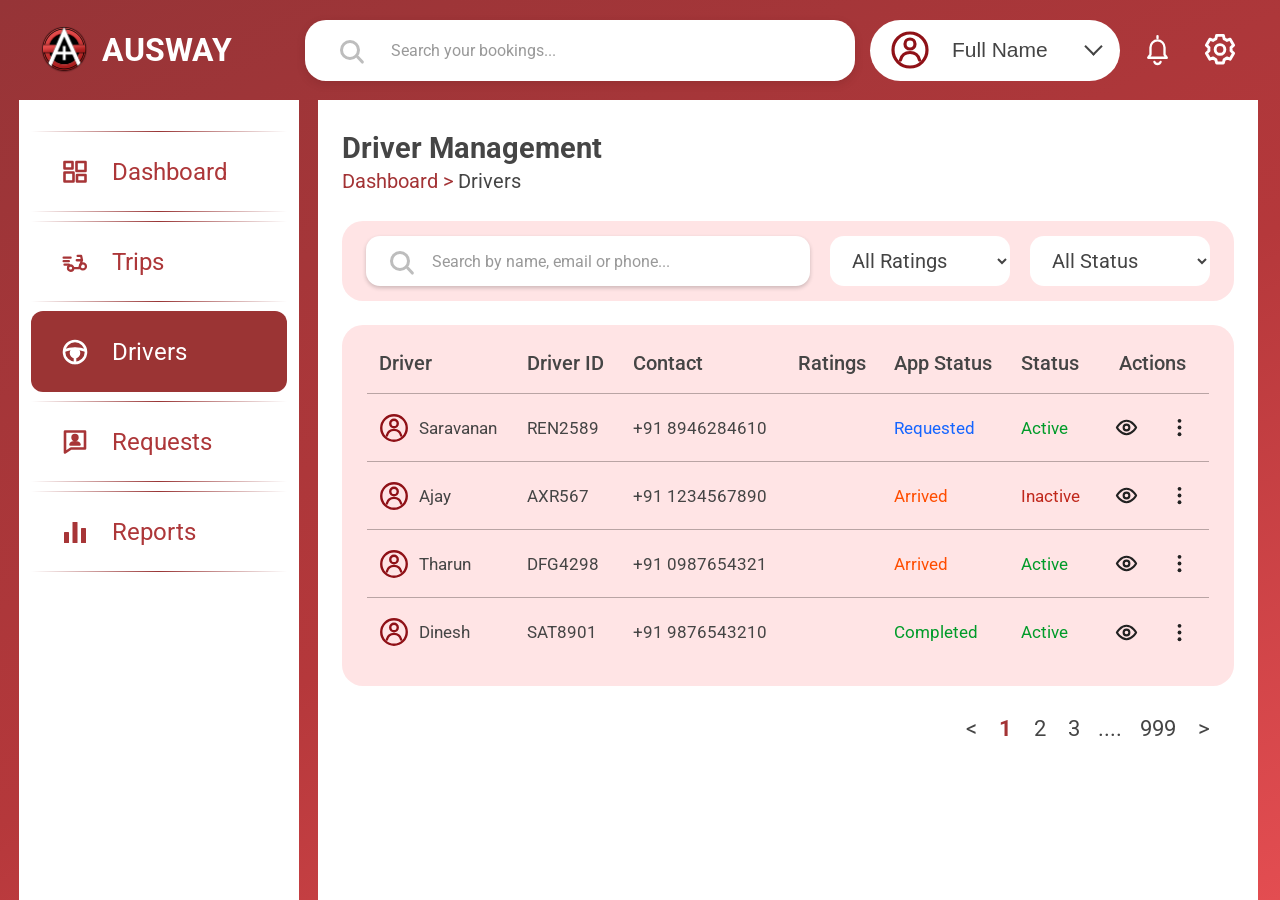
==== drivers.html @ f1d81977 "Add files via upload" ====
<!DOCTYPE html>
<html lang="en">
<head>
  <meta charset="UTF-8">
  <meta name="viewport" content="width=device-width, initial-scale=1.0">
  <title>Ausway - Drivers</title>
  <link rel="icon" href="assets/img/logo.png">
  <link rel="preconnect" href="https://fonts.googleapis.com"><link rel="preconnect" href="https://fonts.gstatic.com" crossorigin>
  <link href="https://fonts.googleapis.com/css2?family=Roboto:wght@400;500;700&display=swap" rel="stylesheet">
  <link rel="stylesheet" href="assets/css/common.css">
</head>
<body>
  <header class="topbar">
    <a class="brand" href="dashboard.html" aria-label="Ausway home"><img src="assets/img/logo.png" alt=""> <span>AUSWAY</span></a>
    <label class="search"><span class="search-icon"></span><input type="search" placeholder="Search your bookings..."></label>
    <button class="profile" id="profile-toggle" aria-haspopup="dialog" aria-expanded="false"><svg class="profile-user" viewBox="0 0 40 40" aria-hidden="true"><circle cx="20" cy="20" r="17"/><circle cx="20" cy="14" r="5"/><path d="M10.5 30c1.2-5 4.3-7.5 9.5-7.5s8.3 2.5 9.5 7.5"/></svg><span id="profile-display-name">Full Name</span><span class="chevron"></span></button>
    <button class="top-icon" aria-label="Notifications"><svg viewBox="0 0 32 32" aria-hidden="true"><path d="M25 23H7l2.2-3.1V13a6.8 6.8 0 0 1 13.6 0v6.9zM13 27a3.2 3.2 0 0 0 6 0"/><path d="M16 4V2"/></svg></button>
    <button class="top-icon gear" aria-label="Settings"><svg viewBox="0 0 32 32" aria-hidden="true"><path d="m13 3-.7 3.1a10.5 10.5 0 0 0-2.4 1.4L7 6.4l-3.1 5.3 2.3 2.2a10 10 0 0 0 0 2.8l-2.3 2.2L7 24.2l2.9-1.1a10.5 10.5 0 0 0 2.4 1.4L13 27.5h6l.7-3a10.5 10.5 0 0 0 2.4-1.4l2.9 1.1 3.1-5.3-2.3-2.2a10 10 0 0 0 0-2.8l2.3-2.2-3.1-5.3-2.9 1.1a10.5 10.5 0 0 0-2.4-1.4L19 3z"/><circle cx="16" cy="15.5" r="4.3"/></svg></button>
  </header>
  <div class="layout">
    <aside class="sidebar">
      <nav>
        <a class="nav-item" href="dashboard.html"><svg class="nav-icon" viewBox="0 0 28 28" aria-hidden="true"><rect x="3.5" y="4" width="8" height="6.5"/><rect x="15.5" y="4" width="9" height="9"/><rect x="3.5" y="14.5" width="9" height="9"/><rect x="16" y="17" width="8.5" height="6.5"/></svg>Dashboard</a>
        <a class="nav-item" href="trips.html"><svg class="nav-icon trip-icon" viewBox="0 0 32 32" aria-hidden="true"><path d="M3 11h8M3 15h6M4 19h5"/><circle cx="11" cy="23" r="3"/><circle cx="25" cy="21" r="3.5"/><path d="M14 23h7l3-9h-6M19 9h4l1 5"/></svg>Trips</a>
        <a class="nav-item active" href="drivers.html" aria-current="page"><svg class="nav-icon" viewBox="0 0 28 28" aria-hidden="true"><circle cx="14" cy="14" r="11"/><circle cx="14" cy="15" r="4" fill="currentColor"/><path d="M3.5 12.5c6-2.5 15-2.5 21 0M14 19v6"/></svg>Drivers</a>
        <a class="nav-item" href="#"><svg class="nav-icon request-icon" viewBox="0 0 28 28" aria-hidden="true"><path d="M4 3.5h20v17H10l-6 4z"/><circle cx="14" cy="9.5" r="2.4" fill="currentColor"/><path d="M9.5 16.5c.8-3 8.2-3 9 0z" fill="currentColor"/></svg>Requests</a>
        <a class="nav-item" href="#"><svg class="nav-icon report-icon" viewBox="0 0 28 28" aria-hidden="true"><rect x="3" y="14" width="5" height="11" rx=".6"/><rect x="11.5" y="4" width="5" height="21" rx=".6"/><rect x="20" y="10" width="5" height="15" rx=".6"/></svg>Reports</a>
      </nav>
    </aside>
    <main class="main-panel"><section class="welcome"><h1>Driver Management</h1><p class="crumb"><a href="dashboard.html">Dashboard</a> &gt; <b>Drivers</b></p></section><section class="filters"><label class="search"><span class="search-icon"></span><input id="q" type="search" placeholder="Search by name, email or phone..." autocomplete="off"></label><select id="rt" aria-label="Ratings"><option>All Ratings</option><option>5 Stars</option><option>4+ Stars</option><option>3+ Stars</option></select><select id="st" aria-label="Status"><option>All Status</option><option>Active</option><option>Inactive</option></select></section><section class="table-card"><table><thead><tr><th>Driver</th><th>Driver ID</th><th>Contact</th><th>Ratings</th><th>App Status</th><th>Status</th><th class="c">Actions</th></tr></thead><tbody id="rows"></tbody></table></section><div class="pager"><button aria-label="Previous">&lt;</button><button class="on">1</button><button>2</button><button>3</button><span>....</span><button>999</button><button aria-label="Next">&gt;</button></div></main>
  </div>
  <script src="assets/js/common.js"></script>
<script>
  var A = window.Ausway, $ = function (s) { return document.querySelector(s); };
  /* name, id, phone, app status, status, email, join date, rides, gender, address */
  var D = [
    ['Saravanan', 'REN2589', '+91 8946284610', 'Requested', 'Active', 'ABCjoe@gmail.com', '12 Mar 2024', '29', 'Male', 'No:76,gandhi road,villivakkam,chennai-63'],
    ['Ajay', 'AXR567', '+91 1234567890', 'Arrived', 'Inactive', 'ajay@gmail.com', '05 Jan 2024', '41', 'Male', 'No:12,anna nagar,chennai-40'],
    ['Tharun', 'DFG4298', '+91 0987654321', 'Arrived', 'Active', 'tharun@gmail.com', '20 Feb 2024', '18', 'Male', 'No:8,t nagar,chennai-17'],
    ['Dinesh', 'SAT8901', '+91 9876543210', 'Completed', 'Active', 'dinesh@gmail.com', '02 Apr 2024', '56', 'Male', 'No:33,adyar,chennai-20']
  ];
  function draw() {
    var q = $('#q').value.trim().toLowerCase(), f = $('#st').value;
    var L = D.filter(function (t) { return (!q || t.join(' ').toLowerCase().indexOf(q) > -1) && (f === 'All Status' || t[4] === f); });
    $('#rows').innerHTML = L.map(function (t) {
      var i = D.indexOf(t);
      return '<tr><td><span class="who">' + A.userIcon + A.esc(t[0]) + '</span></td><td>' + t[1] + '</td><td>' + t[2] + '</td><td></td>' +
        '<td class="s-' + t[3].toLowerCase() + '">' + t[3] + '</td><td class="s-' + t[4].toLowerCase() + '">' + t[4] + '</td><td><span class="act">' +
        '<button class="icon-btn" data-a="view" data-i="' + i + '" aria-label="View driver">' + A.viewIcon + '</button>' +
        '<button class="icon-btn" data-a="more" data-i="' + i + '" aria-label="More">' + A.moreIcon + '</button></span></td></tr>';
    }).join('') || '<tr><td colspan="7" class="empty">No drivers found</td></tr>';
  }
  function view(t) {
    A.openDetails('Driver Details', [['Driver Name:', t[0]], ['Driver ID:', t[1]], ['Email ID:', t[5]], ['Phone:', t[2]],
      ['Status:', t[4], 's-' + t[4].toLowerCase()], ['Join Date:', t[6]], ['Total Rides:', t[7]], ['Gender:', t[8]], ['Address:', t[9], '', true]]);
  }
  $('#rows').addEventListener('click', function (e) {
    var b = e.target.closest('button[data-a]'); if (!b) return;
    var t = D[b.dataset.i];
    if (b.dataset.a === 'view') return view(t);
    A.menu({ stopPropagation: function () { e.stopPropagation(); }, currentTarget: b }, [
      ['Edit name', function () { var n = prompt('Driver name', t[0]); if (n && n.trim()) { t[0] = n.trim(); draw(); } }],
      [t[4] === 'Active' ? 'Deactivate' : 'Activate', function () { t[4] = t[4] === 'Active' ? 'Inactive' : 'Active'; draw(); }],
      ['Delete driver', function () { if (confirm('Delete this driver?')) { D.splice(D.indexOf(t), 1); draw(); } }, 'del']
    ]);
  });
  $('#q').addEventListener('input', draw); $('#st').addEventListener('change', draw); draw();
</script>
</body>
</html>
---- assets/css/common.css ----
/* Shared by every page: background, header, sidebar, profile panel, tables, modals */
:root{--red:#a33335;--red-dark:#8f2427;--pink:#ffe4e5;--line:#f6d9da;--ink:#454545;--muted:#888}
*{box-sizing:border-box}
body{margin:0;background:linear-gradient(155deg,#963437 0%,#b5383b 55%,#e34d51 100%);font-family:Roboto,Arial,sans-serif;color:var(--ink);min-height:100vh}
.topbar{height:100px;display:flex;align-items:center;padding:0 38px;gap:15px;color:white}
.brand{font-size:32px;font-weight:700;margin-right:auto;white-space:nowrap}
.search{width:min(43vw,600px);height:61px;background:#fff;border-radius:21px;display:flex;align-items:center;padding:0 35px;gap:29px;box-shadow:0 3px 8px #5c171733}
.search input{border:0;outline:0;font:16px Roboto,Arial;color:#555;width:100%;background:transparent}
.search input::placeholder{color:#999}
.search-icon{width:20px;height:20px;border:3px solid #bdbdbd;border-radius:50%;position:relative;flex:none}
.search-icon:after{content:"";position:absolute;width:10px;height:3px;background:#bdbdbd;right:-8px;bottom:-4px;transform:rotate(48deg);border-radius:2px}
.profile{border:0;background:#fff;color:#444;height:61px;border-radius:32px;display:flex;align-items:center;gap:22px;padding:0 20px;font-size:21px;min-width:250px}
.user-icon{width:39px;height:39px;border:4px solid var(--red-dark);border-radius:50%;color:var(--red-dark);font-size:11px;position:relative;display:grid;place-items:center}
.user-icon:before{content:"";position:absolute;width:8px;height:8px;border:2px solid var(--red-dark);border-radius:50%;top:4px}
.user-icon:after{content:"";position:absolute;bottom:3px;width:18px;height:9px;border:2px solid var(--red-dark);border-radius:12px 12px 8px 8px}
.chevron{width:13px;height:13px;border-right:2px solid;border-bottom:2px solid;transform:rotate(45deg);margin-left:auto;margin-top:-7px}
.top-icon{border:0;color:#fff;background:none;width:45px;height:52px;display:grid;place-items:center;font-size:35px;padding:0;flex:none}
.top-icon svg{width:33px;fill:none;stroke:white;stroke-width:2;stroke-linecap:round;stroke-linejoin:round}
.gear{font-size:39px;margin-left:2px}
.layout{display:grid;grid-template-columns:280px minmax(0,1fr);gap:19px;padding:0 22px 0 19px}
.sidebar,.main-panel{background:#fff;min-height:calc(100vh - 100px)}
.sidebar{padding:31px 12px;border-radius:0 0 0 0}
.sidebar nav{display:flex;flex-direction:column;gap:9px}
.nav-item{height:81px;position:relative;display:flex;align-items:center;gap:23px;padding:0 30px;color:#ad3739;text-decoration:none;border:0;border-radius:0;font-size:24px;background:transparent;box-shadow:none}
.nav-item:before,.nav-item:after{content:"";position:absolute;left:0;right:0;height:1px;pointer-events:none;background:linear-gradient(90deg,rgba(153,53,53,0) 0%,rgba(153,53,53,.24) 12%,#993535 50%,rgba(153,53,53,.24) 88%,rgba(153,53,53,0) 100%)}
.nav-item:before{top:0}
.nav-item:after{bottom:0}
.nav-item:hover,.nav-item.active{background:linear-gradient(90deg,transparent 0%,#fffafa 8%,#fffafa 92%,transparent 100%)}
.nav-icon{width:28px;height:28px;flex:0 0 28px;fill:none;stroke:#a73537;stroke-width:2.2;stroke-linecap:round;stroke-linejoin:round;display:block}
.nav-icon.trip-icon{width:32px;flex-basis:32px;margin-left:-2px;margin-right:-2px}
.nav-icon.request-icon{stroke-width:2.1}
.nav-icon.report-icon{stroke:none;fill:#a73537}
.grid-icon{font-size:31px}
.steering{font-size:33px}
.bars-icon{font-size:26px}
.main-panel{padding:32px 24px 36px;border-radius:0;overflow:hidden}
.welcome h1{font-size:29px;line-height:1.15;margin:0 0 4px;font-weight:700}
.welcome p{font-size:20px;margin:0}
@media(max-width:1150px){.layout{grid-template-columns:230px minmax(0,1fr)}.nav-item{font-size:21px;padding:0 20px}.topbar{padding:0 24px}.profile{min-width:205px;gap:15px}}
@media(max-width:850px){.topbar{height:auto;min-height:92px;flex-wrap:wrap;padding:15px 18px;gap:12px}.brand{font-size:25px}.search{order:5;width:100%;height:52px}.profile{margin-left:auto;min-width:170px;height:52px;font-size:17px}.top-icon{width:35px}.layout{display:block;padding:0 12px}.sidebar{min-height:0;padding:10px;border-radius:12px 12px 0 0}.sidebar nav{flex-direction:row;overflow:auto;gap:5px}.nav-item{height:55px;min-width:max-content;padding:0 15px;font-size:16px;gap:8px;border:0}.nav-icon{width:24px;height:24px;flex-basis:24px}.nav-icon.trip-icon{width:26px;flex-basis:26px}.main-panel{min-height:calc(100vh - 170px);padding:24px 17px;border-radius:0 0 12px 12px}.welcome h1{font-size:26px}}
@media(max-width:520px){.topbar{padding:13px}.brand{font-size:22px}.profile{min-width:0;padding:0 12px;gap:10px;font-size:15px}.user-icon{width:32px;height:32px}.top-icon{width:28px}.gear{font-size:30px}.layout{padding:0 8px}.main-panel{padding:20px 12px}.welcome p{font-size:17px}}
.profile-user{width:40px;height:40px;flex:0 0 40px;fill:none;stroke:#8f1117;stroke-width:3.2;stroke-linecap:round;stroke-linejoin:round}
.top-icon svg{fill:none;stroke:white;stroke-width:2.25;stroke-linecap:round;stroke-linejoin:round}
.top-icon.gear svg{width:36px;height:36px;stroke-width:2.6}
.profile-backdrop{position:fixed;inset:0;background:#321c1c22;z-index:20}
.profile-backdrop[hidden],.profile-editor[hidden]{display:none}
.profile-editor{position:fixed;z-index:21;top:18px;right:18px;width:278px;max-height:calc(100vh - 36px);overflow:auto;background:#ffe4e5;border:1px solid #e6d2d2;border-radius:2px;padding:21px 11px 15px;box-shadow:0 2px 5px #0003;color:#454545}
.profile-editor h2{margin:0 0 10px;text-align:center;font-size:23px;letter-spacing:4px;font-weight:500;color:#a34849}
.photo-button{display:block;width:82px;height:82px;margin:0 auto 6px;background:none;border:0;padding:0;cursor:pointer}
.photo-button svg{width:82px;height:82px;fill:none;stroke:#900d12;stroke-width:5;stroke-linecap:round;stroke-linejoin:round}
.photo-label{display:block;text-align:center;color:#8f171b;font-size:11px;margin:4px 0 17px;cursor:pointer}
.profile-fields{background:#fff;border-radius:10px;padding:10px 11px 12px;box-shadow:0 2px 3px #0004}
.profile-fields label{display:block;font-size:12px;margin:0 0 7px;color:#454545}
.profile-fields label:last-child{margin-bottom:0}
.profile-fields input,.profile-fields select{display:block;width:100%;height:28px;border:0;border-radius:9px;background:#ffe4e5;padding:0 10px;margin-top:3px;color:#555;font:11px Roboto,Arial,sans-serif;outline:none}
.profile-fields input:focus,.profile-fields select:focus{box-shadow:0 0 0 2px #b64a4d55}
.profile-fields input::placeholder{color:#666}
.save-profile{display:block;width:100%;height:32px;border:0;border-radius:8px;margin-top:23px;background:#973537;color:#fff;font:600 14px Roboto,Arial,sans-serif;cursor:pointer}
.save-profile:hover{background:#85292c}
@media(max-width:420px){.profile-editor{top:8px;right:8px;width:min(278px,calc(100vw - 16px));max-height:calc(100vh - 16px)}}
.brand{display:flex;align-items:center;gap:12px}
.brand img{display:block;width:52px;height:52px;object-fit:contain;flex:none}
@media(max-width:850px){.brand img{width:42px;height:42px}}
@media(max-width:520px){.brand img{width:36px;height:36px}}
.nav-icon,.nav-icon.request-icon{stroke-width:2.6}
.nav-item.active{background:#9b3434;color:#fff;border-radius:12px}
.nav-item.active:before,.nav-item.active:after{display:none}
.nav-item.active .nav-icon{stroke:#fff}
.nav-item.active .nav-icon.report-icon{stroke:none;fill:#fff}
a.brand{color:inherit;text-decoration:none}
[data-href]{cursor:pointer}
.welcome .crumb{color:var(--red)}.crumb a{color:var(--red);text-decoration:none}.crumb a:hover{text-decoration:underline}.crumb b{font-weight:400;color:var(--ink)}
.filters{margin:28px 0 24px;background:var(--pink);border-radius:21px;padding:15px 24px;display:flex;flex-wrap:wrap;gap:20px;align-items:center}
.filters .search{flex:1;min-width:240px;width:auto;height:50px;border-radius:14px;padding:0 24px;gap:20px;box-shadow:0 2px 4px #0003}
.filters select{height:50px;min-width:180px;border:0;border-radius:14px;background:#fff;color:#444;font:20px Roboto,Arial,sans-serif;padding:0 18px;cursor:pointer;outline:0}
.table-card{background:var(--pink);border-radius:21px;padding:8px 25px 20px;overflow-x:auto}
table{width:100%;min-width:720px;border-collapse:collapse}
th{text-align:left;font-weight:500;font-size:20px;padding:18px 12px;border-bottom:1px solid #b9a4a4}
td{height:68px;padding:0 12px;border-bottom:1px solid #b9a4a4;font-size:17px;white-space:nowrap}
tr:last-child td{border-bottom:0}
th.c{text-align:center}td.empty{text-align:center;color:var(--muted)}
.who{display:flex;align-items:center;gap:10px}
.uic{width:30px;height:30px;flex:none;fill:none;stroke:#8f1117;stroke-width:3.2;stroke-linecap:round;stroke-linejoin:round}
.act{display:flex;align-items:center;justify-content:center;gap:22px}
.icon-btn{border:0;background:none;padding:4px;cursor:pointer;display:grid;place-items:center;color:#222}
.icon-btn svg{width:23px;height:23px;fill:none;stroke:currentColor;stroke-width:2.2;stroke-linecap:round;stroke-linejoin:round}
.s-requested{color:#1565ff}.s-assigned{color:#9a1cff}.s-arrived{color:#ff4d00}.s-enroute{color:#c9a200}
.s-reached{color:#0fa80f}.s-completed,.s-active{color:#009b29}.s-inactive{color:#c0281c}
.pager{display:flex;justify-content:flex-end;align-items:center;gap:14px;margin:28px 20px 0 0;font-size:22px}
.pager button{border:0;background:none;font:inherit;color:var(--ink);cursor:pointer;padding:2px 4px}
.pager .on{color:var(--red);font-weight:700}
.menu{position:absolute;display:none;background:#fff;border-radius:12px;box-shadow:0 6px 20px #0004;padding:6px;z-index:40;min-width:170px}
.menu button{display:block;width:100%;text-align:left;border:0;background:none;padding:10px 14px;font:16px Roboto,Arial,sans-serif;color:#333;border-radius:8px;cursor:pointer}
.menu button:hover{background:var(--pink)}.menu .del{color:#c0281c}
.modal-backdrop{position:fixed;inset:0;background:#321c1c55;z-index:30;display:none;padding:16px;overflow:auto}
.modal-backdrop.on{display:block}
.modal{max-width:481px;margin:40px auto;background:#fff;padding:20px;border-radius:4px;box-shadow:0 4px 8px #0006}
.modal-inner{background:var(--pink);border-radius:12px;padding:18px 14px;position:relative}
.modal h2{font-size:20px;font-weight:500;margin:0 0 14px 2px}
.close{position:absolute;top:8px;right:12px;border:0;background:none;color:#c0272d;font-size:30px;line-height:1;cursor:pointer}
.info{display:grid;grid-template-columns:1fr 1fr;gap:14px;font-size:16px;margin:0 0 18px}
.info .wide{grid-column:1/-1}.info dt{margin-bottom:4px}
:where(.info dd){margin:0;color:var(--red)}
.docs-title{font-size:16px;margin:0 0 12px}
.doc{background:#fff;border-radius:10px;height:60px;margin-bottom:14px;display:flex;align-items:center;gap:16px;padding:0 22px}
.doc:last-child{margin-bottom:0}
.doc .label{flex:1;display:flex;align-items:center;gap:14px;font-size:17px}
.doc svg{width:24px;height:24px;fill:none;stroke:#a73537;stroke-width:2;stroke-linecap:round;stroke-linejoin:round}
.doc .ok{color:#009b29;font-size:14px}.doc a{color:#333;text-decoration:none}.doc a:hover{text-decoration:underline}
@media(max-width:850px){.filters{padding:12px}.filters select{flex:1;min-width:140px;font-size:16px}.table-card{padding:8px 12px 16px}}
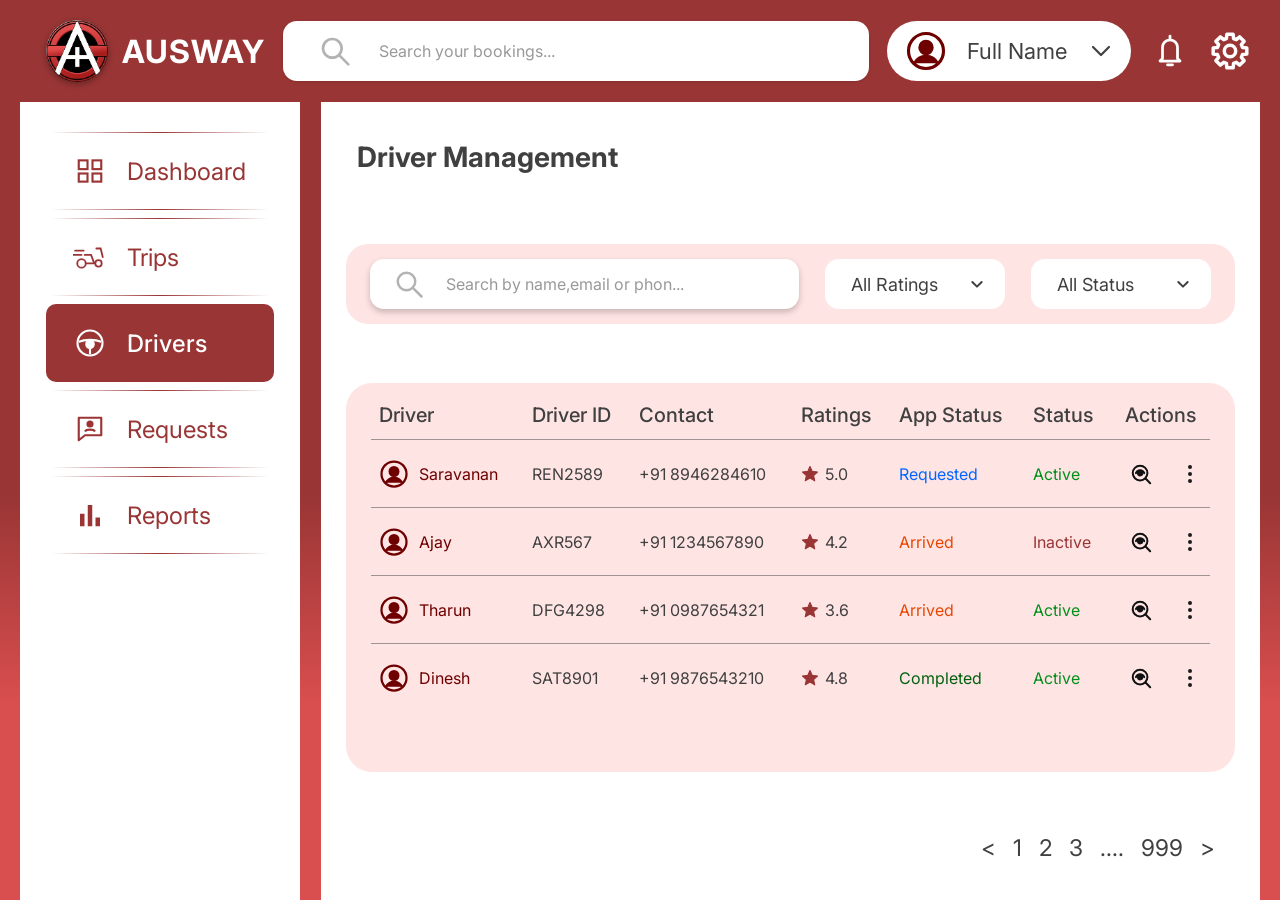
==== commit 8846a0d7: "final" ====
--- a/drivers.html
+++ b/drivers.html
@@ -1,70 +1,205 @@
 <!DOCTYPE html>
 <html lang="en">
 <head>
-  <meta charset="UTF-8">
-  <meta name="viewport" content="width=device-width, initial-scale=1.0">
-  <title>Ausway - Drivers</title>
-  <link rel="icon" href="assets/img/logo.png">
-  <link rel="preconnect" href="https://fonts.googleapis.com"><link rel="preconnect" href="https://fonts.gstatic.com" crossorigin>
-  <link href="https://fonts.googleapis.com/css2?family=Roboto:wght@400;500;700&display=swap" rel="stylesheet">
-  <link rel="stylesheet" href="assets/css/common.css">
+<meta charset="UTF-8">
+<meta name="viewport" content="width=device-width, initial-scale=1">
+<title>Ausway - Driver Management</title>
+<link href="https://fonts.googleapis.com/css2?family=Inter:wght@400;500;600;700&family=Roboto:wght@400;500;700&display=swap" rel="stylesheet">
+<link rel="stylesheet" href="css/drivers.css">
 </head>
 <body>
-  <header class="topbar">
-    <a class="brand" href="dashboard.html" aria-label="Ausway home"><img src="assets/img/logo.png" alt=""> <span>AUSWAY</span></a>
-    <label class="search"><span class="search-icon"></span><input type="search" placeholder="Search your bookings..."></label>
-    <button class="profile" id="profile-toggle" aria-haspopup="dialog" aria-expanded="false"><svg class="profile-user" viewBox="0 0 40 40" aria-hidden="true"><circle cx="20" cy="20" r="17"/><circle cx="20" cy="14" r="5"/><path d="M10.5 30c1.2-5 4.3-7.5 9.5-7.5s8.3 2.5 9.5 7.5"/></svg><span id="profile-display-name">Full Name</span><span class="chevron"></span></button>
-    <button class="top-icon" aria-label="Notifications"><svg viewBox="0 0 32 32" aria-hidden="true"><path d="M25 23H7l2.2-3.1V13a6.8 6.8 0 0 1 13.6 0v6.9zM13 27a3.2 3.2 0 0 0 6 0"/><path d="M16 4V2"/></svg></button>
-    <button class="top-icon gear" aria-label="Settings"><svg viewBox="0 0 32 32" aria-hidden="true"><path d="m13 3-.7 3.1a10.5 10.5 0 0 0-2.4 1.4L7 6.4l-3.1 5.3 2.3 2.2a10 10 0 0 0 0 2.8l-2.3 2.2L7 24.2l2.9-1.1a10.5 10.5 0 0 0 2.4 1.4L13 27.5h6l.7-3a10.5 10.5 0 0 0 2.4-1.4l2.9 1.1 3.1-5.3-2.3-2.2a10 10 0 0 0 0-2.8l2.3-2.2-3.1-5.3-2.9 1.1a10.5 10.5 0 0 0-2.4-1.4L19 3z"/><circle cx="16" cy="15.5" r="4.3"/></svg></button>
-  </header>
-  <div class="layout">
-    <aside class="sidebar">
-      <nav>
-        <a class="nav-item" href="dashboard.html"><svg class="nav-icon" viewBox="0 0 28 28" aria-hidden="true"><rect x="3.5" y="4" width="8" height="6.5"/><rect x="15.5" y="4" width="9" height="9"/><rect x="3.5" y="14.5" width="9" height="9"/><rect x="16" y="17" width="8.5" height="6.5"/></svg>Dashboard</a>
-        <a class="nav-item" href="trips.html"><svg class="nav-icon trip-icon" viewBox="0 0 32 32" aria-hidden="true"><path d="M3 11h8M3 15h6M4 19h5"/><circle cx="11" cy="23" r="3"/><circle cx="25" cy="21" r="3.5"/><path d="M14 23h7l3-9h-6M19 9h4l1 5"/></svg>Trips</a>
-        <a class="nav-item active" href="drivers.html" aria-current="page"><svg class="nav-icon" viewBox="0 0 28 28" aria-hidden="true"><circle cx="14" cy="14" r="11"/><circle cx="14" cy="15" r="4" fill="currentColor"/><path d="M3.5 12.5c6-2.5 15-2.5 21 0M14 19v6"/></svg>Drivers</a>
-        <a class="nav-item" href="#"><svg class="nav-icon request-icon" viewBox="0 0 28 28" aria-hidden="true"><path d="M4 3.5h20v17H10l-6 4z"/><circle cx="14" cy="9.5" r="2.4" fill="currentColor"/><path d="M9.5 16.5c.8-3 8.2-3 9 0z" fill="currentColor"/></svg>Requests</a>
-        <a class="nav-item" href="#"><svg class="nav-icon report-icon" viewBox="0 0 28 28" aria-hidden="true"><rect x="3" y="14" width="5" height="11" rx=".6"/><rect x="11.5" y="4" width="5" height="21" rx=".6"/><rect x="20" y="10" width="5" height="15" rx=".6"/></svg>Reports</a>
-      </nav>
-    </aside>
-    <main class="main-panel"><section class="welcome"><h1>Driver Management</h1><p class="crumb"><a href="dashboard.html">Dashboard</a> &gt; <b>Drivers</b></p></section><section class="filters"><label class="search"><span class="search-icon"></span><input id="q" type="search" placeholder="Search by name, email or phone..." autocomplete="off"></label><select id="rt" aria-label="Ratings"><option>All Ratings</option><option>5 Stars</option><option>4+ Stars</option><option>3+ Stars</option></select><select id="st" aria-label="Status"><option>All Status</option><option>Active</option><option>Inactive</option></select></section><section class="table-card"><table><thead><tr><th>Driver</th><th>Driver ID</th><th>Contact</th><th>Ratings</th><th>App Status</th><th>Status</th><th class="c">Actions</th></tr></thead><tbody id="rows"></tbody></table></section><div class="pager"><button aria-label="Previous">&lt;</button><button class="on">1</button><button>2</button><button>3</button><span>....</span><button>999</button><button aria-label="Next">&gt;</button></div></main>
-  </div>
-  <script src="assets/js/common.js"></script>
-<script>
-  var A = window.Ausway, $ = function (s) { return document.querySelector(s); };
-  /* name, id, phone, app status, status, email, join date, rides, gender, address */
-  var D = [
-    ['Saravanan', 'REN2589', '+91 8946284610', 'Requested', 'Active', 'ABCjoe@gmail.com', '12 Mar 2024', '29', 'Male', 'No:76,gandhi road,villivakkam,chennai-63'],
-    ['Ajay', 'AXR567', '+91 1234567890', 'Arrived', 'Inactive', 'ajay@gmail.com', '05 Jan 2024', '41', 'Male', 'No:12,anna nagar,chennai-40'],
-    ['Tharun', 'DFG4298', '+91 0987654321', 'Arrived', 'Active', 'tharun@gmail.com', '20 Feb 2024', '18', 'Male', 'No:8,t nagar,chennai-17'],
-    ['Dinesh', 'SAT8901', '+91 9876543210', 'Completed', 'Active', 'dinesh@gmail.com', '02 Apr 2024', '56', 'Male', 'No:33,adyar,chennai-20']
-  ];
-  function draw() {
-    var q = $('#q').value.trim().toLowerCase(), f = $('#st').value;
-    var L = D.filter(function (t) { return (!q || t.join(' ').toLowerCase().indexOf(q) > -1) && (f === 'All Status' || t[4] === f); });
-    $('#rows').innerHTML = L.map(function (t) {
-      var i = D.indexOf(t);
-      return '<tr><td><span class="who">' + A.userIcon + A.esc(t[0]) + '</span></td><td>' + t[1] + '</td><td>' + t[2] + '</td><td></td>' +
-        '<td class="s-' + t[3].toLowerCase() + '">' + t[3] + '</td><td class="s-' + t[4].toLowerCase() + '">' + t[4] + '</td><td><span class="act">' +
-        '<button class="icon-btn" data-a="view" data-i="' + i + '" aria-label="View driver">' + A.viewIcon + '</button>' +
-        '<button class="icon-btn" data-a="more" data-i="' + i + '" aria-label="More">' + A.moreIcon + '</button></span></td></tr>';
-    }).join('') || '<tr><td colspan="7" class="empty">No drivers found</td></tr>';
-  }
-  function view(t) {
-    A.openDetails('Driver Details', [['Driver Name:', t[0]], ['Driver ID:', t[1]], ['Email ID:', t[5]], ['Phone:', t[2]],
-      ['Status:', t[4], 's-' + t[4].toLowerCase()], ['Join Date:', t[6]], ['Total Rides:', t[7]], ['Gender:', t[8]], ['Address:', t[9], '', true]]);
-  }
-  $('#rows').addEventListener('click', function (e) {
-    var b = e.target.closest('button[data-a]'); if (!b) return;
-    var t = D[b.dataset.i];
-    if (b.dataset.a === 'view') return view(t);
-    A.menu({ stopPropagation: function () { e.stopPropagation(); }, currentTarget: b }, [
-      ['Edit name', function () { var n = prompt('Driver name', t[0]); if (n && n.trim()) { t[0] = n.trim(); draw(); } }],
-      [t[4] === 'Active' ? 'Deactivate' : 'Activate', function () { t[4] = t[4] === 'Active' ? 'Inactive' : 'Active'; draw(); }],
-      ['Delete driver', function () { if (confirm('Delete this driver?')) { D.splice(D.indexOf(t), 1); draw(); } }, 'del']
-    ]);
-  });
-  $('#q').addEventListener('input', draw); $('#st').addEventListener('change', draw); draw();
-</script>
+
+<header class="top">
+ <div class="logo"><img src="[data-uri]" alt="Ausway logo">AUSWAY</div>
+ <div class="s-top"><svg width="30" height="30" viewBox="0 0 24 24" fill="none" stroke="#999" stroke-width="2" stroke-linecap="round"><circle cx="10" cy="10" r="7"/><path d="M15.5 15.5L22 22"/></svg><input placeholder="Search your bookings..."></div>
+ <div class="pill"><svg width="42" height="42" viewBox="0 0 24 24" fill="none" stroke="#8b0000" stroke-width="1.8"><circle cx="12" cy="12" r="10"/><circle cx="12" cy="10" r="3.5" fill="#8b0000"/><path d="M5.5 19c1.5-3 4-4 6.5-4s5 1 6.5 4" fill="#8b0000"/></svg><span>Full Name</span><svg width="24" height="24" viewBox="0 0 24 24" fill="none" stroke="#222" stroke-width="2.2" stroke-linecap="round" stroke-linejoin="round"><path d="M4 8l8 8 8-8"/></svg></div>
+ <div class="ic">
+  <svg width="30" height="36" viewBox="0 0 24 28" fill="none" stroke="#fff" stroke-width="2" stroke-linecap="round" stroke-linejoin="round"><path d="M6 20V11a6 6 0 0112 0v9l2 2H4z"/><path d="M10 25h4"/><path d="M12 2v3"/></svg>
+  <svg width="38" height="38" viewBox="0 0 24 24" fill="none" stroke="#fff" stroke-width="1.8" stroke-linejoin="round"><path d="M9.74,4.12 L10.03,1.38 L13.97,1.38 L14.26,4.12 L15.98,4.83 L18.12,3.10 L20.90,5.88 L19.17,8.02 L19.88,9.74 L22.62,10.03 L22.62,13.97 L19.88,14.26 L19.17,15.98 L20.90,18.12 L18.12,20.90 L15.98,19.17 L14.26,19.88 L13.97,22.62 L10.03,22.62 L9.74,19.88 L8.02,19.17 L5.88,20.90 L3.10,18.12 L4.83,15.98 L4.12,14.26 L1.38,13.97 L1.38,10.03 L4.12,9.74 L4.83,8.02 L3.10,5.88 L5.88,3.10 L8.02,4.83Z"/><circle cx="12" cy="12" r="3.6"/></svg>
+ </div>
+</header>
+
+<div class="wrap">
+ <aside class="side">
+  <a class="nav"><svg viewBox="0 0 24 24" fill="none" stroke="#9b3434" stroke-width="2.4"><rect x="3" y="3.5" width="7" height="7"/><rect x="14" y="3.5" width="7" height="7"/><rect x="3" y="14" width="7" height="6.5"/><rect x="14" y="14" width="7" height="6.5"/></svg>Dashboard</a>
+  <a class="nav"><svg viewBox="0 0 32 28" fill="none" stroke="#9b3434" stroke-linecap="round"><circle cx="8" cy="20" r="4"/><circle cx="24" cy="20" r="3"/><path d="M2 8h8M0 12h8M12 20h8l-3-8h-6M22 6h4l2 8"/></svg>Trips</a>
+  <a class="nav on"><svg viewBox="0 0 24 24" fill="none" stroke="#9b3434"><circle cx="12" cy="12" r="10"/><circle cx="12" cy="13" r="3" fill="#9b3434"/><path d="M3 11c5-2 13-2 18 0M12 16v5"/></svg>Drivers</a>
+  <a class="nav"><svg viewBox="0 0 24 24" fill="none" stroke="#9b3434" stroke-linejoin="round"><path d="M3 3h18v14H8l-5 4z"/><circle cx="12" cy="8" r="2" fill="#9b3434"/><path d="M8 14c1-2 7-2 8 0"/></svg>Requests</a>
+  <a class="nav"><svg class="fl" viewBox="0 0 24 24" fill="#9b3434" stroke="none"><rect x="4" y="11" width="3.6" height="10"/><rect x="10.2" y="4" width="3.6" height="17"/><rect x="16.4" y="14" width="3.6" height="7"/></svg>Reports</a>
+ </aside>
+
+ <main class="main">
+<section class="pg" id="p-drivers">
+  <h1>Driver Management</h1>
+
+  <div class="bar">
+   <div class="f-s"><svg width="30" height="30" viewBox="0 0 24 24" fill="none" stroke="#999" stroke-width="2" stroke-linecap="round"><circle cx="10" cy="10" r="7"/><path d="M15.5 15.5L22 22"/></svg><input id="q" placeholder="Search by name,email or phon..." autocomplete="off"></div>
+   <div class="sel"><select id="rt"><option>All Ratings</option><option>5 Stars</option><option>4+ Stars</option><option>3+ Stars</option></select><svg width="16" height="16" viewBox="0 0 24 24" fill="none" stroke="#333" stroke-width="3" stroke-linecap="round" stroke-linejoin="round"><path d="M5 9l7 7 7-7"/></svg></div>
+   <div class="sel"><select id="st"><option>All Status</option><option>Active</option><option>Inactive</option></select><svg width="16" height="16" viewBox="0 0 24 24" fill="none" stroke="#333" stroke-width="3" stroke-linecap="round" stroke-linejoin="round"><path d="M5 9l7 7 7-7"/></svg></div>
+  </div>
+
+  <div class="tbox">
+   <table>
+    <thead><tr><th>Driver</th><th>Driver ID</th><th>Contact</th><th>Ratings</th><th>App Status</th><th>Status</th><th class="c-ar">Actions</th></tr></thead>
+    <tbody id="tb"></tbody>
+   </table>
+   <div class="empty" id="empty">No drivers found</div>
+  </div>
+
+  <div class="pager"><span>&lt;</span><span>1</span><span>2</span><span>3</span><span>....</span><span>999</span><span>&gt;</span></div>
+ </section>
+</main>
+</div>
+
+<div id="notifApp">
+
+<header class="header">
+  <a class="brand" href="#dashboard">
+    <img src="[data-uri]" width="74" height="74" alt="Ausway logo">
+    <span>AUSWAY</span>
+  </a>
+
+  <div class="s-top"><svg width="30" height="30" viewBox="0 0 24 24" fill="none" stroke="#999" stroke-width="2" stroke-linecap="round"><circle cx="10" cy="10" r="7"/><path d="M15.5 15.5L22 22"/></svg><input placeholder="Search your bookings..."></div>
+
+  <div class="header-right">
+    <button class="user-pill" aria-label="Account menu">
+      <svg width="42" height="42" viewBox="0 0 42 42" fill="none" stroke="#8b1a1a" stroke-width="3">
+        <circle cx="21" cy="21" r="18"/>
+        <circle cx="21" cy="17" r="6" fill="#8b1a1a" stroke="none"/>
+        <path d="M9 32c3-5 7-7 12-7s9 2 12 7" stroke-linecap="round"/>
+      </svg>
+      <span class="name">Full Name</span>
+      <svg width="22" height="14" viewBox="0 0 22 14" fill="none" stroke="#222" stroke-width="2.5" stroke-linecap="round" stroke-linejoin="round"><path d="M3 3l8 8 8-8"/></svg>
+    </button>
+    <button class="settings" aria-label="Settings">
+      <svg width="38" height="38" viewBox="0 0 24 24" fill="none" stroke="#fff" stroke-width="1.7" stroke-linejoin="round">
+        <path d="M19.4 13a7.6 7.6 0 0 0 0-2l2-1.6-2-3.4-2.4 1a7.5 7.5 0 0 0-1.7-1L15 3.4h-4l-.4 2.6a7.5 7.5 0 0 0-1.7 1l-2.4-1-2 3.4 2 1.6a7.6 7.6 0 0 0 0 2l-2 1.6 2 3.4 2.4-1a7.5 7.5 0 0 0 1.7 1l.4 2.6h4l.4-2.6a7.5 7.5 0 0 0 1.7-1l2.4 1 2-3.4z" transform="translate(-.6 0)"/>
+        <circle cx="12" cy="12" r="3"/>
+      </svg>
+    </button>
+  </div>
+</header>
+
+<main class="page">
+  <div class="page-inner">
+    <div class="top-row">
+      <div class="title">
+        <button class="back" id="nBack" aria-label="Go back">
+          <svg width="22" height="28" viewBox="0 0 22 28" fill="none" stroke="#333" stroke-width="3" stroke-linecap="round" stroke-linejoin="round"><path d="M16 4L6 14l10 10"/></svg>
+        </button>
+        <h1>Notifications</h1>
+      </div>
+
+      <div class="search-wrap">
+        <label class="search">
+          <svg width="30" height="30" viewBox="0 0 30 30" fill="none" stroke="#9a9a9a" stroke-width="2.5" stroke-linecap="round"><circle cx="12" cy="12" r="9"/><path d="M19 19l8 8"/></svg>
+          <input id="nq" type="search" placeholder="Search notifications" aria-label="Search notifications">
+        </label>
+      </div>
+    </div>
+
+    <section class="list-area">
+      <div class="ntabs" role="tablist">
+        <button class="ntab active" data-filter="all" role="tab">All</button>
+        <button class="ntab" data-filter="unread" role="tab">Unread</button>
+        <button class="ntab" data-filter="important" role="tab">Important</button>
+      </div>
+
+      <div class="npanel" id="npanel">
+        <article class="item" data-unread="1" data-important="0">
+          <div class="ico">
+            <svg width="32" height="24" viewBox="0 0 32 24" fill="var(--icon)">
+              <circle cx="16" cy="6" r="4"/><path d="M8.5 19c0-4 3-6.5 7.5-6.5s7.5 2.5 7.5 6.5v1h-15z"/>
+              <circle cx="5" cy="9" r="3"/><path d="M0 19c0-3 2-5 5-5 .8 0 1.5.1 2.1.4-1.3 1.3-2.100 3-2.300 4.600H0z"/>
+              <circle cx="27" cy="9" r="3"/><path d="M32 19c0-3-2-5-5-5-.8 0-1.500.1-2.100.4 1.300 1.300 2.100 3 2.300 4.600H32z"/>
+            </svg>
+          </div>
+          <div class="body"><div class="t">New User Update</div><div class="d">A new user Arun is registered on the platform</div></div>
+          <div class="time">43 mins ago</div>
+          <button class="kebab" aria-label="More options"><i></i><i></i><i></i></button>
+        </article>
+
+        <article class="item" data-unread="1" data-important="1">
+          <div class="ico">
+            <svg width="30" height="28" viewBox="0 0 30 28" fill="none" stroke="var(--icon)" stroke-width="2" stroke-linecap="round" stroke-linejoin="round">
+              <path d="M15 2v4M4 6l3 3M26 6l-3 3M1 17h3M26 17h3"/>
+              <path d="M8 23c0-5 2-9 7-9s7 4 7 9z"/><path d="M4 26h22"/>
+            </svg>
+          </div>
+          <div class="body"><div class="t">New Ambulance Request</div><div class="d">A new ambulance request REQ2578 has been rqeuested</div></div>
+          <div class="time">3 hours ago</div>
+          <button class="kebab" aria-label="More options"><i></i><i></i><i></i></button>
+        </article>
+
+        <article class="item" data-unread="0" data-important="0">
+          <div class="ico">
+            <svg width="28" height="28" viewBox="0 0 28 28" fill="none" stroke="var(--icon)" stroke-width="2.4" stroke-linejoin="round">
+              <rect x="3" y="4" width="22" height="20" rx="3"/><rect x="14" y="11" width="11" height="8" rx="2"/><circle cx="18.500" cy="15" r="1" fill="var(--icon)" stroke="none"/>
+            </svg>
+          </div>
+          <div class="body"><div class="t">System Maintenance</div><div class="d">System maintenance on 19 May 2026 from 2:00AM to 4:00AM</div></div>
+          <div class="time">18 May 2026</div>
+          <button class="kebab" aria-label="More options"><i></i><i></i><i></i></button>
+        </article>
+
+        <article class="item" data-unread="0" data-important="1">
+          <div class="ico">
+            <svg width="26" height="28" viewBox="0 0 26 28" fill="none" stroke="var(--icon)" stroke-width="2.2" stroke-linejoin="round" stroke-linecap="round">
+              <path d="M13 2l10 4v8c0 6-4.500 10-10 12C7.500 24 3 20 3 14V6z"/><circle cx="13" cy="14" r="4" stroke-dasharray="2 2"/>
+            </svg>
+          </div>
+          <div class="body"><div class="t">Driver Verification Pending</div><div class="d">Driver Saravanan sent documents for verification</div></div>
+          <div class="time">23 May 2026</div>
+          <button class="kebab" aria-label="More options"><i></i><i></i><i></i></button>
+        </article>
+
+        <article class="item" data-unread="0" data-important="0">
+          <div class="ico">
+            <svg width="28" height="28" viewBox="0 0 28 28" fill="none" stroke="var(--icon)" stroke-width="2.4" stroke-linejoin="round">
+              <rect x="3" y="4" width="22" height="20" rx="3"/><rect x="14" y="11" width="11" height="8" rx="2"/><circle cx="18.500" cy="15" r="1" fill="var(--icon)" stroke="none"/>
+            </svg>
+          </div>
+          <div class="body"><div class="t">Payment Received</div><div class="d">Payment received for the request REQ2578</div></div>
+          <div class="time">30 May 2026</div>
+          <button class="kebab" aria-label="More options"><i></i><i></i><i></i></button>
+        </article>
+
+        <p class="nempty" id="nempty">No notifications found.</p>
+      </div>
+    </section>
+  </div>
+
+  <nav class="pagination" aria-label="Pagination">
+    <a href="#" class="arrow">&lt;</a>
+    <a href="#">1</a>
+    <a href="#">2</a>
+    <a href="#">3</a>
+    <span>....</span>
+    <a href="#">999</a>
+    <a href="#" class="arrow">&gt;</a>
+  </nav>
+</main>
+</div>
+
+<div class="menu" id="menu"></div>
+<div class="dm" id="modal"><div class="dc"><div class="dp">
+ <div class="dh"><h3>Driver Details</h3><svg id="dClose" width="26" height="26" viewBox="0 0 24 24" fill="none" stroke="#a31515" stroke-width="2" stroke-linecap="round"><circle cx="12" cy="12" r="10"/><path d="M8 8l8 8M16 8l-8 8"/></svg></div>
+ <div class="gr">
+  <div><small>Driver Name:</small><em id="dName"></em></div><div><small>Driver ID:</small><em id="dId"></em></div>
+  <div><small>Email ID:</small><em id="dEmail"></em></div><div><small>Phone:</small><em id="dPhone"></em></div>
+  <div><small>Status:</small><em id="dStatus"></em></div><div><small>Join Date:</small><em id="dJoin"></em></div>
+  <div><small>Total Rides:</small><em id="dRides"></em></div><div><small>Gender:</small><em id="dGender"></em></div>
+  <div class="w"><small>Address:</small><em id="dAddr"></em></div>
+ </div>
+ <div class="docs"><h4>Documents:</h4>
+  <div class="doc"><svg width="24" height="24" viewBox="0 0 24 24" fill="none" stroke="#9b3434" stroke-width="1.8" stroke-linejoin="round"><rect x="2" y="5" width="20" height="16" rx="2"/><path d="M9 5V2h6v3"/><circle cx="8" cy="12" r="2"/><path d="M5 18c0-2 1.5-3 3-3s3 1 3 3M14 11h5M14 15h5"/></svg><span>ID Proof</span><u>Verified</u><a data-doc="ID Proof">View</a></div>
+  <div class="doc"><svg width="24" height="24" viewBox="0 0 24 24" fill="none" stroke="#9b3434" stroke-width="1.8" stroke-linejoin="round"><path d="M5 2h10l4 4v9M5 2v20h8"/><path d="M8 8h6M8 12h6M8 16h3"/><circle cx="18" cy="19" r="3.5" fill="#9b3434"/></svg><span>Address Proof</span><u>Verified</u><a data-doc="Address Proof">View</a></div>
+  <div class="doc"><svg width="24" height="24" viewBox="0 0 24 24" fill="none" stroke="#9b3434" stroke-width="1.8" stroke-linejoin="round"><rect x="2" y="4" width="20" height="16" rx="2"/><circle cx="8" cy="11" r="2.2"/><path d="M4.5 17c.5-2 2-3 3.5-3s3 1 3.5 3M14 10h5M14 14h4"/></svg><span>Drivers Licence</span><u>Verified</u><a data-doc="Drivers Licence">View</a></div>
+ </div>
+</div></div></div>
+
+
+<script src="js/app.js"></script>
+<script>if(!location.hash) location.hash="drivers";</script>
 </body>
 </html>
--- a/css/drivers.css
+++ b/css/drivers.css
@@ -0,0 +1,537 @@
+
+*{box-sizing:border-box;margin:0;padding:0}
+:root{--red:#993535;--pink:#FFE4E4;--line:#9F9292}
+html,body{min-height:100%}
+body{font-family:'Inter',Arial,sans-serif;color:#404040;min-height:100vh;background:linear-gradient(180deg,var(--red) 0%,var(--red) 55%,#D94E4E 78%,#D94E4E 100%) fixed}
+svg{display:block;flex:none}
+button{font:inherit}
+
+/* header */
+.top{display:flex;align-items:center;gap:clamp(12px,2vw,30px);padding:20px clamp(12px,3.6vw,52px) 20px;min-height:100px}
+.logo{display:flex;align-items:center;gap:14px;color:#fff;font-weight:700;font-size:32px;letter-spacing:1px}
+.logo img{width:62px;height:62px;border-radius:50%;filter:drop-shadow(0 2px 3px rgba(0,0,0,.35))}
+.s-top{flex:0 1 446px;width:446px;max-width:446px;margin-left:auto;height:44px;background:#fff;border-radius:14px;display:flex;align-items:center;gap:18px;padding:0 22px;color:#888}
+.s-top svg{width:24px;height:24px}
+.s-top input{border:0;outline:0;font:inherit;font-size:13px;flex:1;min-width:0;background:none;color:#404040}
+.pill{height:60px;width:250px;background:#fff;border-radius:30px;display:flex;align-items:center;gap:20px;padding:0 18px;font-size:22px;color:#1C1B1F}
+.pill span{flex:1;white-space:nowrap}
+.ic{display:flex;gap:26px;align-items:center;margin-right:4px}
+
+/* layout */
+.wrap{display:flex;gap:21px;padding:0 20px;min-height:calc(100vh - 100px);align-items:stretch}
+.side{width:280px;flex:none;background:#fff;padding:30px 26px}
+.nav{position:relative;display:flex;align-items:center;gap:20px;height:80px;margin-bottom:11px;padding-left:27px;color:var(--red);font-size:24px;text-decoration:none;cursor:pointer}
+.nav svg{width:34px;height:30px;stroke-width:1.7}
+.nav:before,.nav:after{content:"";position:absolute;left:0;right:0;height:1px}
+.nav:before{top:0;background:linear-gradient(90deg,transparent,rgba(30,30,30,.85) 50%,transparent)}
+.nav:nth-child(even):before{background:linear-gradient(90deg,transparent,rgba(150,150,150,.5) 50%,transparent)}
+.nav:after{bottom:0;background:linear-gradient(90deg,transparent,rgba(155,52,52,.9) 50%,transparent)}
+.nav{transition:background .2s,color .2s}
+.nav.on{background:var(--red);color:#fff;border-radius:10px;height:80px;margin:0 -6px 11px;padding-left:33px;font-weight:500}
+.nav.on:before,.nav.on:after{display:none}
+.nav.on svg{stroke:#fff}
+.nav.on svg [fill]:not([fill=none]){fill:#fff}
+.nav.on svg.fl{fill:#fff}
+.nav:not(.on):hover{background:rgba(155,52,52,.07);border-radius:10px}
+
+.main{flex:1;min-width:0;background:#fff;padding:38px 25px 40px;display:flex;flex-direction:column}
+h1{font-size:28px;color:#404040;padding-left:11px}
+.crumb{font-size:20px;color:var(--red);padding:2px 0 0 16px}.crumb b{font-weight:400;color:#404040}
+.bar{margin-top:44px;background:var(--pink);border-radius:20px;padding:15px 24px;display:flex;flex-wrap:wrap;gap:20px 26px;align-items:center}
+.f-s{flex:1 1 280px;max-width:580px;height:50px;background:#fff;border-radius:14px;box-shadow:0 2px 4px rgba(0,0,0,.25);display:flex;align-items:center;gap:22px;padding:0 24px}
+.f-s input{border:0;outline:0;font:inherit;font-size:16px;flex:1;min-width:0;background:none;color:#404040}
+.sel{position:relative;width:180px;height:50px;background:#fff;border-radius:14px}
+.sel select{position:absolute;inset:0;width:100%;height:100%;border:0;border-radius:14px;background:none;appearance:none;-webkit-appearance:none;font:inherit;font-size:20px;color:#404040;padding:0 40px 0 26px;cursor:pointer;outline:0}
+.sel svg{position:absolute;right:20px;top:17px;pointer-events:none}
+.sel+.sel{margin-left:0}
+.tbox{margin-top:59px;background:var(--pink);border-radius:20px;padding:20px 25px 60px;overflow-x:auto}
+table{width:100%;min-width:760px;border-collapse:collapse}
+th{font-weight:500;font-size:20px;text-align:left;padding:0 8px 12px;border-bottom:1px solid var(--line);white-space:nowrap}
+td{padding:0 8px;height:68px;border-bottom:1px solid var(--line);font-size:16px;color:#404040;white-space:nowrap}
+tr:last-child td{border-bottom:0}
+tbody tr:hover{background:rgba(255,255,255,.35)}
+td .d{display:flex;align-items:center;gap:10px}
+.c-ar{text-align:center}
+.b{color:#0a62f5}.o{color:#d4380d}.g{color:#1a8a00}.dg{color:#0b7a0b}.r{color:#993535}
+.act{display:flex;gap:36px;align-items:center;justify-content:center}
+.act svg{cursor:pointer}
+.dots{display:flex;flex-direction:column;gap:3px;padding:8px 12px;margin:-8px -12px;cursor:pointer;background:none;border:0}
+.dots i{width:4px;height:4px;border-radius:50%;background:#1C1B1F}
+.empty{display:none;text-align:center;padding:30px;color:#777}
+.pager{margin-top:auto;padding-top:60px;display:flex;justify-content:flex-end;gap:17px;font-size:23px;color:#404040;padding-right:20px}
+.pager span{cursor:pointer}
+
+/* menu + modal */
+.menu{position:absolute;display:none;background:#fff;border-radius:12px;box-shadow:0 6px 20px rgba(0,0,0,.25);padding:6px;z-index:20;min-width:170px}
+.menu button{display:block;width:100%;text-align:left;border:0;background:none;padding:10px 14px;font-size:16px;color:#404040;border-radius:8px;cursor:pointer}
+.menu button:hover{background:var(--pink)}.menu .del{color:#993535}
+.dm{position:fixed;inset:100px 0 0 0;background:rgba(255,255,255,.58);display:none;align-items:flex-start;justify-content:center;overflow:auto;padding:80px 12px 30px;z-index:30}
+.dm.on{display:flex}
+.dc{background:#fff;width:100%;max-width:480px;border-radius:4px;box-shadow:0 3px 6px rgba(0,0,0,.35);padding:17px 20px 26px}
+.dp{background:var(--pink);border-radius:12px;padding:17px 14px 20px}
+.dh{display:flex;justify-content:space-between;align-items:center;margin-bottom:12px}
+.dh h3{font-size:20px;font-weight:500}.dh svg{cursor:pointer}
+.gr{display:grid;grid-template-columns:1fr 1fr;gap:16px 12px}
+.gr .w{grid-column:1/-1}
+.gr h5{font-size:15px;font-weight:500;letter-spacing:.3px;color:#993535;align-self:center}
+.gr h5[data-go]{cursor:pointer;width:max-content}.gr h5[data-go]:hover{text-decoration:underline}
+.gr small{display:block;font-size:15px;color:#404040;margin-bottom:5px}
+.gr em{font-style:normal;font-size:16px;color:#993535;word-break:break-word}
+.gr em.b{color:#0a62f5}.gr em.o{color:#d4380d}.gr em.g{color:#1a8a00}.gr em.dg{color:#0b7a0b}.gr em.r{color:#993535}.gr em.pu{color:#8a2be2}.gr em.ye{color:#b8a000}.gr em.cn{color:#993535}
+.docs h4{font-weight:400;font-size:15px;margin:22px 0 14px}
+.doc{background:#fff;border-radius:8px;height:60px;margin-bottom:19px;display:flex;align-items:center;gap:14px;padding:0 24px}
+.doc:last-child{margin-bottom:0}
+.doc span{flex:1;font-size:16px}.doc u{text-decoration:none;color:#1a8a00;font-size:14px;margin-right:22px}.doc a{cursor:pointer;font-size:16px}
+
+/* tablet */
+@media(max-width:1100px){.side{width:230px;padding:30px 14px}.nav{font-size:21px;gap:14px;padding-left:14px}.pill{width:auto}}
+/* mobile */
+@media(max-width:820px){
+ .top{flex-wrap:wrap}.logo{font-size:26px}.logo img{width:50px;height:50px}
+ .s-top{order:5;flex:1 1 100%;max-width:none;margin:0;height:50px}
+ .pill{margin-left:auto;height:50px;font-size:17px;width:auto}.pill span{display:none}
+ .wrap{flex-direction:column;gap:14px;padding:0 12px 12px}
+ .side{width:100%;display:flex;overflow-x:auto;padding:10px;gap:6px}
+ .nav.on{height:56px;margin:0;padding-left:16px}.nav{margin:0;height:56px;font-size:18px;padding:0 16px;flex:none}.nav:before,.nav:after{display:none}.nav svg{width:24px}
+ .main{padding:24px 14px}h1{font-size:24px;padding:0}.crumb{padding-left:0;font-size:16px}
+ .bar{margin-top:24px;padding:14px}.f-s{flex-basis:100%;max-width:none}.sel{flex:1;min-width:130px}
+ .tbox{margin-top:24px;padding:14px 14px 30px}.pager{padding:30px 0 0;justify-content:center;font-size:20px}
+ .dm{padding-top:20px}
+}
+.pg{display:none;flex:1;flex-direction:column}.pg.on{display:flex}
+.cards{display:grid;grid-template-columns:repeat(auto-fit,minmax(230px,1fr));gap:24px;margin-top:22px}
+.stat{background:var(--pink);border-radius:20px;padding:20px 24px;display:flex;flex-direction:column;gap:12px;min-height:170px}
+.stat .t{display:flex;justify-content:space-between;align-items:flex-start;color:var(--red);font-size:18px}
+.stat b{font-weight:400;font-size:22px}.up{color:#1a8a00;font-size:17px;margin-top:auto}.up i{font-style:normal;color:#404040}
+.charts{display:grid;grid-template-columns:repeat(auto-fit,minmax(320px,1fr));gap:24px;margin-top:24px}
+.cc{background:#fff;border-radius:10px;box-shadow:0 1px 8px rgba(0,0,0,.14);padding:16px;min-width:0}
+.cc h5{color:#c0001a;font-size:15px;font-weight:600}.cc small{color:#777;font-size:11px}
+.cc .ch{display:flex;justify-content:space-between;gap:8px;margin-bottom:8px}.cc .pl{border:1px solid #e3a0a0;color:#c0001a;border-radius:6px;font-size:11px;padding:3px 8px;height:fit-content;white-space:nowrap}
+.cc>svg,.cc .amb>svg{width:100%;height:auto}
+.panel{background:var(--pink);border-radius:20px;padding:24px;margin-top:24px;overflow-x:auto}
+.panel h2{font-weight:500;font-size:22px;margin-bottom:12px}.panel table{min-width:420px}
+.panel th{text-align:center}.panel th:first-child,.panel td:first-child{text-align:left}.panel td{height:56px;text-align:center;color:#404040;font-size:17px}
+.go{font-size:24px;color:#1C1B1F;text-align:right}
+.ttl{display:flex;justify-content:space-between;align-items:flex-start;gap:12px;flex-wrap:wrap}
+.dpill{background:var(--pink);border-radius:16px;padding:10px 16px;display:flex;gap:10px;align-items:center;font-size:18px;color:#404040}
+.rate{background:var(--pink);border-radius:20px;padding:14px 20px;width:max-content;max-width:100%;margin-top:6px}
+.rate .rr{display:flex;align-items:center;gap:36px;font-size:30px;color:#404040;margin:8px 0}
+.tabs{background:var(--pink);border-radius:20px;padding:12px 18px;margin-top:16px;display:flex;flex-wrap:wrap;gap:16px;align-items:center}
+.tabs button{border:0;background:#fff;border-radius:16px;padding:12px 18px;font-size:19px;color:#404040;cursor:pointer;display:flex;gap:10px;align-items:center}
+.tabs button.on{background:var(--red);color:#fff}
+.tabs .ex{margin-left:auto;background:var(--red);color:#fff;border-radius:12px;padding:12px 22px}
+.dl{display:flex;flex-direction:column;gap:14px;font-size:11px}.dl div{display:flex;align-items:center;gap:8px}.dl .bar2{height:4px;border-radius:3px;background:#f3c7c7;margin-top:4px}.dl .bar2 i{display:block;height:100%;border-radius:3px;background:#e03a3a}
+.pu{color:#8a2be2}.ye{color:#b8a000}.cn{color:#993535}
+.tbox td.ct{text-align:center}.tbox td.ct small{display:block;color:#888;font-size:15px}
+.bar .sel select{font-size:18px}
+@media(max-width:820px){.tabs .ex{margin-left:0}.rate .rr{gap:20px}}
+
+#p-trips table,#p-requests table{table-layout:fixed}
+#p-trips td,#p-requests td{height:var(--h,68px)}
+#p-trips th:first-child,#p-trips td:first-child,#p-requests th:first-child,#p-requests td:first-child{padding-left:16px}
+#p-trips th,#p-trips td,#p-requests th,#p-requests td{overflow:hidden}
+#p-requests th:nth-child(3),#p-requests td:nth-child(3){padding-left:40px}
+#p-requests th:nth-child(n+4),#p-requests td:nth-child(n+4){padding-left:0}
+#p-requests td:nth-child(5){padding-left:14px}
+#p-requests .f-s{flex:1 1 300px;max-width:680px}
+.cal select{color:transparent;padding:0}.cal select option{color:#404040}
+.sel svg.cl{left:16px;right:auto;top:9px}.cal svg.cv{right:14px}
+.chip{display:inline-flex;gap:10px;align-items:center;border:1px solid #f1d0d0;border-radius:8px;padding:6px 10px;margin-bottom:6px}
+.chip .ci{background:#d11a2a;color:#fff;border-radius:50%;width:26px;height:26px;display:grid;place-items:center;font-size:12px}
+.chip b{display:block;color:#c0001a;font-size:15px}.chip small{display:block;color:#555;font-size:9px}
+.cp{border-left:1px solid #eee;padding-left:10px;font-size:10px;color:#1a8a00}.cp small{color:#777}
+.ft{display:grid;grid-template-columns:repeat(4,1fr);gap:8px;background:#fff4f4;border-radius:8px;padding:8px;margin-top:6px;font-size:10px;color:#777}.ft b{display:block;color:#c0001a;font-size:14px}
+.foot{border-top:1px dashed #f1d0d0;margin-top:8px;padding-top:8px;font-size:11px;color:#555}
+.bt-w{margin-top:auto;padding-top:40px;display:flex;justify-content:flex-end;margin-right:-25px;margin-bottom:35px}
+.bt{background:var(--red);color:#fff;border:0;border-radius:20px 0 0 20px;border-radius:20px;padding:13px 30px;font-size:20px;cursor:pointer}
+.bt:hover{background:#6F0000}
+.crumb a{color:inherit;text-decoration:none}
+@media(max-width:820px){.bt-w{margin-right:0;margin-bottom:0;justify-content:center}}
+.rp{display:none}.rp.on{display:block}
+.tt th:nth-child(n+3):nth-child(-n+5),.tt td.mid{text-align:center}.tt td.mid{font-size:15px;line-height:1.25;white-space:normal}
+.tt th:nth-child(n+6),.tt td:nth-child(n+6){padding-left:0}
+
+/* edit profile drawer */
+#pfBack{position:fixed;inset:0;z-index:99998;display:none;background:rgba(0,0,0,.1)}
+#pfBack.on{display:block}
+#pfDrawer{position:fixed;top:20px;right:15px;left:auto;bottom:auto;width:290px;max-width:calc(100% - 30px);max-height:calc(100vh - 40px);margin:0;overflow-y:auto;background:#FFE4E4;z-index:99999;padding:18px 12px 14px;border-radius:0 0 4px 4px;box-shadow:0 4px 14px rgba(0,0,0,.25);font-family:"Roboto",Arial,sans-serif;color:#404040;text-align:left;display:block;transform:translateY(-115%);opacity:0;visibility:hidden;transition:transform 1.1s ease,opacity 1.1s ease,visibility 0s linear 1.1s}
+#pfDrawer.on{transform:none;opacity:1;visibility:visible;transition:transform 1.1s ease,opacity 1.1s ease,visibility 0s}
+#pfDrawer,#pfDrawer *{box-sizing:border-box;letter-spacing:normal}
+#pfDrawer .x{position:absolute;top:4px;right:8px;width:auto;height:auto;padding:0;background:none;border:0;box-shadow:none;font-size:20px;color:#993535;cursor:pointer;line-height:1;opacity:.6}
+#pfDrawer h2{margin:0 0 8px;text-align:center;color:#993535;font-weight:500;font-size:23px;letter-spacing:.25em}
+#pfDrawer .av{display:flex;flex-direction:column;align-items:center;gap:6px;margin-bottom:14px}
+#pfDrawer .av svg{width:78px;height:78px}
+#pfDrawer .av a{color:#6F0000;font-size:11px;cursor:pointer;text-decoration:none}
+#pfDrawer form{margin:0;background:none;box-shadow:none;padding:0}
+#pfDrawer .card{background:#fff;border-radius:10px;box-shadow:0 2px 6px rgba(0,0,0,.35);padding:8px 12px 10px}
+#pfDrawer label{display:block;font-size:12.5px;color:#1C1B1F;margin:4px 0 3px;font-weight:400}
+#pfDrawer input,#pfDrawer select{display:block;width:100%;height:28px;border:0;border-radius:8px;background-color:#FFE4E4;padding:0 10px;font:inherit;font-size:12px;color:#404040;outline:0;margin:0 0 5px;box-shadow:none}
+#pfDrawer select{appearance:none;-webkit-appearance:none;background-image:url("data:image/svg+xml,%3Csvg xmlns='http://www.w3.org/2000/svg' width='12' height='12' viewBox='0 0 24 24' fill='none' stroke='%23000' stroke-width='3'%3E%3Cpath d='M5 9l7 7 7-7'/%3E%3C/svg%3E");background-repeat:no-repeat;background-position:right 10px center}
+#pfDrawer input:focus,#pfDrawer select:focus{box-shadow:0 0 0 2px #993535}
+#pfDrawer .sv{display:block;width:100%;height:34px;margin:16px 0 0;padding:0;border:0;border-radius:8px;background:#993535;color:#fff;font:inherit;font-size:14px;font-weight:700;cursor:pointer}
+#pfDrawer .sv:hover{background:#6F0000}
+.ic>svg:first-child{cursor:pointer;transition:transform .2s}.ic>svg:first-child:hover{transform:scale(1.12)}
+body{animation:pgIn .6s ease both}body.leaving{opacity:0;transition:opacity .35s}@keyframes pgIn{from{opacity:0}to{opacity:1}}
+#notifApp{--red-dark: #993535;
+    --red-light: #D94E4E;
+    --pink: #FFE4E4;
+    --icon: #993535;
+    --text: #404040;
+    --muted: #998989;
+    --line: #9F9292;}
+#notifApp *{box-sizing: border-box; margin: 0; padding: 0;}
+#notifApp{font-family: "Roboto", Arial, sans-serif;
+    color: var(--text);
+    background: linear-gradient(to bottom, var(--red-dark) 0%, var(--red-dark) 55%, var(--red-light) 78%, var(--red-light) 100%);
+    background-attachment: fixed;
+  ;min-height:100vh}
+#notifApp .header{height: 101px;
+    display: flex;
+    align-items: center;
+    justify-content: space-between;
+    padding: 0 28px 0 52px;}
+#notifApp .brand{display: flex; align-items: center; gap: 6px; text-decoration: none;}
+#notifApp .brand span{color: #ffe3e3; font-size: 34px; font-weight: 700; letter-spacing: 1.5px;}
+#notifApp .header-right{display: flex; align-items: center; gap: 66px;}
+#notifApp .user-pill{display: flex; align-items: center; gap: 18px;
+    background: #fff; border: 0; cursor: pointer;
+    height: 60px; width: 250px; padding: 0 20px 0 18px;
+    border-radius: 30px; font: 500 22px "Roboto", sans-serif; color: #404040;}
+#notifApp .user-pill .name{flex: 1; text-align: left;}
+#notifApp .settings{background: none; border: 0; cursor: pointer; display: flex;}
+#notifApp .page{background: #fff;
+    margin: 0 19px 0 21px;
+    min-height: calc(100vh - 101px);
+    padding: 28px 40px 40px;
+    position: relative;}
+#notifApp .page-inner{max-width: 1400px; margin: 0 auto;}
+#notifApp .top-row{display: flex; flex-direction: column; align-items: stretch; gap: 0;}
+#notifApp .title{display: flex; align-items: center; gap: 28px; padding-left: 0;}
+#notifApp .title h1{font-size: 28px; font-weight: 700; color: #404040;}
+#notifApp .back{background: none; border: 0; cursor: pointer; display: flex; padding: 4px;}
+#notifApp .search-wrap{background: var(--pink);
+    border-radius: 22px;
+    padding: 14px 25px;
+    width: 1050px; max-width: 100%; margin: 30px auto 0;
+    box-shadow: 0 2px 6px rgba(0,0,0,.08);}
+#notifApp .search{display: flex; align-items: center; gap: 24px;
+    background: #fff; height: 52px; border-radius: 26px;
+    padding: 0 30px;
+    box-shadow: 0 3px 6px rgba(0,0,0,.18);}
+#notifApp .search input{flex: 1; border: 0; outline: 0; background: transparent;
+    font: 400 16px "Roboto", sans-serif; color: #404040;}
+#notifApp .search input::placeholder{color: #8f8f8f;}
+#notifApp .list-area{width: 1050px; max-width: 100%; margin: 56px auto 0;}
+#notifApp .ntabs{display: flex; gap: 28px; padding-left: 38px;}
+#notifApp .ntab{position: relative;
+    width: 130px; height: 36px;
+    background: none; border: 0; cursor: pointer;
+    font: 400 20px "Roboto", sans-serif; color: #000;
+    padding-bottom: 14px;}
+#notifApp .ntab::after{content: ""; position: absolute; left: 0; right: 0; bottom: 0;
+    height: 6px; background: var(--pink);
+    border-radius: 8px 8px 0 0;
+    transition: height .15s ease;}
+#notifApp .ntab:hover::after,#notifApp .ntab.active::after{height: 12px;}
+#notifApp .ntab.active{font-weight: 500;}
+#notifApp .ntab:focus-visible{outline: 2px solid var(--red-dark); outline-offset: 2px;}
+#notifApp .npanel{background: var(--pink);
+    border-radius: 26px;
+    padding: 0 24px;
+    min-height: 400px;}
+#notifApp .item{display: flex; align-items: center;
+    padding: 0 0 0 14px;
+    min-height: 68px;
+    border-bottom: 1px solid var(--line);}
+#notifApp .item:first-child{min-height: 77px;}
+#notifApp .item:last-child{border-bottom: 0;}
+#notifApp .item:nth-last-child(2){border-bottom: 0;}
+#notifApp .item .ico{width: 30px; display: flex; justify-content: center; flex-shrink: 0;}
+#notifApp .item .body{flex: 1; margin-left: 11px; padding: 10px 0;}
+#notifApp .item .t{font-size: 16px; font-weight: 400; color: #2f2f2f; line-height: 1.45;}
+#notifApp .item .d{font-size: 16px; color: var(--muted); line-height: 1.45;}
+#notifApp .item .time{font-size: 16px; color: #3a3a3a; margin-right: 38px; white-space: nowrap;}
+#notifApp .kebab{background: none; border: 0; cursor: pointer;
+    width: 24px; height: 36px; margin-right: 8px;
+    display: flex; flex-direction: column; align-items: center; justify-content: center; gap: 3px;}
+#notifApp .kebab i{width: 4px; height: 4px; border-radius: 50%; background: #1C1B1F; display: block;}
+#notifApp .item:first-child{padding-top: 18px;}
+#notifApp .nempty{padding: 40px; text-align: center; color: var(--muted); display: none;}
+#notifApp .pagination{position: absolute; right: 44px; bottom: 36px;
+    display: flex; align-items: center; gap: 14px;
+    font-size: 22px; color: #404040;}
+#notifApp .pagination a{color: inherit; text-decoration: none;}
+#notifApp .pagination a:hover{color: var(--red-dark);}
+#notifApp .pagination .arrow{font-size: 22px;}
+@media (max-width: 900px){#notifApp .header{padding: 0 16px;}
+#notifApp .header-right{gap: 20px;}
+#notifApp .user-pill{width: auto; font-size: 18px;}
+#notifApp .page{margin: 0; padding: 20px 16px 90px;}
+#notifApp .top-row{flex-direction: column; align-items: stretch; gap: 20px;}
+#notifApp .search-wrap{width: 100%;}
+#notifApp .list-area{margin-top: 40px;}
+#notifApp .ntabs{padding-left: 8px; gap: 10px;}
+#notifApp .ntab{width: 100px; font-size: 17px;}
+#notifApp .item .time{margin-right: 8px; font-size: 14px;}
+#notifApp .item .t,#notifApp .item .d{font-size: 14px;}}
+#notifApp .title h1{padding-left:0}
+#notifApp .ntabs{background:none;border-radius:0;padding:0 0 0 38px;margin-top:0;flex-wrap:nowrap}
+#notifApp .ntab{border-radius:0;padding:0 0 14px;display:block}
+#notifApp .npanel{margin-top:0;overflow:visible}
+@media(max-width:900px){#notifApp .ntabs{padding-left:8px}}
+#notifApp{display:none}body.nview #notifApp{display:block}body.nview .top,body.nview .wrap{display:none}
+
+/* sidebar: card style with red fading lines (per reference) */
+.nav{background:transparent;border-radius:10px;box-shadow:none}
+/* top + bottom line on EVERY item (incl. active): thin maroon, fades out at both ends */
+.nav:before,.nav:nth-child(even):before,.nav:after{
+  display:block;left:0;right:0;height:2px;z-index:2;pointer-events:none;
+  background:linear-gradient(90deg,rgba(155,52,52,0) 4%,rgba(155,52,52,.55) 50%,rgba(155,52,52,0) 96%)}
+.nav:before{top:0}
+.nav:after{bottom:0}
+.nav.on:before,.nav.on:after{display:none}
+.nav.on{background:var(--red);color:#fff;font-weight:500;border-radius:10px;box-shadow:none}
+.nav.on svg{stroke:#fff}.nav.on svg [fill]:not([fill=none]){fill:#fff}.nav.on svg.fl{fill:#fff}
+.nav:not(.on):hover{background:#FFF0F0}
+@media(min-width:821px){.nav,.nav.on{height:78px;margin:0 0 8px}.nav.on{margin:0 -6px 8px}}
+@media(min-width:1101px){.nav.on{padding-left:33px}}
+@media(min-width:821px) and (max-width:1100px){.nav.on{padding-left:20px}}
+
+/* ===== filters right-aligned ===== */
+.bar{justify-content:flex-end}
+.bar .f-s{margin-right:auto}
+@media(max-width:820px){.bar .sel{flex:0 1 auto}}
+
+/* ===== notification extras ===== */
+#notifApp .user-pill,#notifApp .settings{cursor:pointer}
+#notifApp .item[data-unread="1"] .t{font-weight:600}
+#notifApp .item[data-unread="1"] .body{position:relative}
+#notifApp .item[data-unread="1"] .body:before{content:"";position:absolute;left:-9px;top:50%;width:6px;height:6px;margin-top:-3px;border-radius:50%;background:var(--red-dark)}
+.settings-btn,.ic>svg:nth-child(2){cursor:pointer;transition:transform .3s}
+.ic>svg:nth-child(2):hover{transform:rotate(45deg)}
+
+/* ===== settings page ===== */
+.sgrid{display:grid;grid-template-columns:repeat(auto-fit,minmax(340px,1fr));gap:24px;margin-top:30px}
+.scard{background:var(--pink);border-radius:20px;padding:22px 26px}
+.scard h2{font-weight:500;font-size:22px;color:var(--red);margin-bottom:4px}
+.scard>p{font-size:15px;color:#666;margin-bottom:16px}
+.swatches{display:flex;flex-wrap:wrap;gap:14px}
+.sw{width:46px;height:46px;border-radius:50%;border:3px solid #fff;box-shadow:0 2px 5px rgba(0,0,0,.3);cursor:pointer;position:relative}
+.sw.on:after{content:"✓";position:absolute;inset:0;display:grid;place-items:center;color:#fff;font-size:20px}
+.srow{display:flex;align-items:center;justify-content:space-between;gap:16px;background:#fff;border-radius:14px;padding:0 20px;min-height:56px;margin-bottom:12px;font-size:17px;color:#404040}
+.srow:last-child{margin-bottom:0}
+.srow .sel{width:190px;height:40px}.srow .sel select{font-size:16px}.srow .sel svg{top:12px}
+.tg{position:relative;width:48px;height:26px;flex:none}
+.tg input{position:absolute;inset:0;opacity:0;width:100%;height:100%;cursor:pointer;margin:0}
+.tg span{position:absolute;inset:0;background:#ccc;border-radius:13px;transition:.2s;pointer-events:none}
+.tg span:before{content:"";position:absolute;left:3px;top:3px;width:20px;height:20px;border-radius:50%;background:#fff;transition:.2s}
+.tg input:checked+span{background:var(--red)}.tg input:checked+span:before{transform:translateX(22px)}
+.sbtn-w{display:flex;justify-content:flex-end;gap:16px;margin-top:30px;flex-wrap:wrap}
+.sbtn{border:0;border-radius:20px;padding:13px 30px;font-size:20px;cursor:pointer;background:var(--red);color:#fff}
+.sbtn.alt{background:#fff;color:var(--red);border:1px solid var(--red)}
+.sbtn:hover{opacity:.9}
+.stoast{position:fixed;bottom:30px;left:50%;transform:translateX(-50%) translateY(20px);background:#404040;color:#fff;padding:12px 24px;border-radius:12px;opacity:0;pointer-events:none;transition:.3s;z-index:100000}
+.stoast.on{opacity:1;transform:translateX(-50%)}
+body.compact td{height:52px}
+body.nview.sview-x{}
+
+/* theme recolor */
+[stroke="#993535"]{stroke:var(--red)}[fill="#993535"]{fill:var(--red)}
+.nav.on svg{stroke:#fff!important}.nav.on svg [fill]:not([fill=none]){fill:#fff!important}
+#pfDrawer .sv,#pfDrawer h2{background-color:var(--red)}#pfDrawer h2{background:none;color:var(--red)}
+
+.nav:before,.nav:nth-child(even):before,.nav:after{background:linear-gradient(90deg,transparent 4%,color-mix(in srgb,var(--red) 55%,transparent) 50%,transparent 96%)}
+
+/* round 2 */
+.s-top{flex:1 1 auto;width:auto;max-width:none;margin:0 auto}
+@media(max-width:820px){.s-top{flex:1 1 100%;margin:0}}
+.nav svg.fl,.nav.on svg.fl{stroke:none!important}
+.nav.on svg.fl,.nav.on svg.fl rect{fill:#fff!important}
+.rt{display:flex;align-items:center;gap:6px;color:#404040}
+
+/* recent orders table (dashboard) */
+.panel.orders{padding:20px 22px 14px}
+.panel.orders table{min-width:420px;table-layout:fixed}
+.panel.orders th{text-align:center;border-bottom:0;font-weight:500;font-size:18px;padding:6px 8px 10px}
+.panel.orders th:first-child,.panel.orders td:first-child{text-align:center}
+.panel.orders th:last-child{width:60px}
+.panel.orders td{height:42px;font-size:16px;text-align:center;border-bottom:1px solid #999}
+.panel.orders tr:last-child td{border-bottom:0}
+.panel.orders td:first-child{color:#404040}
+.panel.orders .amt{display:flex;align-items:center;justify-content:center;gap:26px;color:#404040}
+.panel.orders .rs{font-size:24px;line-height:1;color:#555}
+.panel.orders .go{text-align:center;font-size:22px;font-weight:700}
+.panel.orders .go a{color:#1C1B1F;text-decoration:none;display:inline-block;padding:6px 10px}
+.panel.orders .go a:hover{color:var(--red)}
+
+/* reports tables */
+.panel.rep{padding:24px 28px 18px}
+.panel.rep table{min-width:560px}
+.panel.rep th{font-weight:500;font-size:19px;padding:10px 8px 12px;border-bottom:1px solid #9F9292}
+.panel.rep td{height:52px;font-size:15px;border-bottom:1px solid #b08a8a;color:#404040}
+.panel.rep tr:last-child td{border-bottom:0}
+.panel.rep td.g{color:#1a8a00}.panel.rep td.cn{color:#993535}
+.panel.rep td:first-child{padding-left:14px}
+.panel.rep.dr th:first-child,.panel.rep.dr td:first-child{text-align:center;padding-left:8px}
+
+/* chart cards (icons / legends) */
+.cc .ct{display:flex;align-items:center;gap:12px}
+.cc .hi{width:44px;height:44px;border-radius:12px;background:#FFE4E4;display:grid;place-items:center;flex:none}.cc .hi.sq{background:#d11a2a}
+.cc .pl{display:flex;align-items:center;gap:6px}
+.cc .crow{display:flex;justify-content:space-between;align-items:center;gap:10px;flex-wrap:wrap;margin-bottom:6px}.cc .crow .chip{margin-bottom:0}
+.cc .lg{font-size:11px;color:#555;display:flex;align-items:center;margin-left:auto}
+.lgl{display:inline-block;width:20px;height:2px;background:#c0001a;position:relative;margin-right:8px}
+.lgl:after{content:"";position:absolute;left:7px;top:-3px;width:6px;height:6px;border-radius:50%;background:#fff;border:1.5px solid #c0001a}
+.lgs{display:inline-block;width:10px;height:10px;background:#c0001a;margin-right:8px}
+.chip .ci{width:38px;height:38px;border-radius:50%;font-size:0}.chip .ci.sq{border-radius:10px}
+.chip{padding:6px 12px}
+.ft{background:none;padding:0;gap:10px;margin-top:10px;grid-template-columns:repeat(auto-fit,minmax(120px,1fr))}
+.ft>div{display:flex;align-items:center;gap:8px;background:#fff4f4;border-radius:10px;padding:8px 10px}
+.fti{width:30px;height:30px;border-radius:50%;background:#FFE4E4;display:grid;place-items:center;flex:none}
+.ftt{font-size:10px;color:#666}.ftt b{display:block;color:#c0001a;font-size:15px}
+.amb{display:flex;flex-wrap:wrap;gap:14px;align-items:center}
+.amb>svg{flex:1 1 200px}.al{flex:1 1 200px;display:flex;flex-direction:column;gap:12px}
+.ar{display:flex;align-items:center;gap:10px}.ar .dot{width:9px;height:9px;border-radius:50%;flex:none}
+.ar .ai{width:34px;height:34px;border-radius:50%;background:#FFE4E4;display:grid;place-items:center;flex:none}.ar .ai svg{width:20px;height:20px}
+.an{flex:1;display:flex;flex-wrap:wrap;justify-content:space-between;font-size:12px;color:#404040}.an b{color:#c0001a;font-size:14px}
+.an .bar2{flex-basis:100%;height:4px;border-radius:3px;background:#f3c7c7;margin-top:5px}.an .bar2 i{display:block;height:100%;border-radius:3px;background:#e03a3a}
+.foot2{display:flex;align-items:center;gap:12px;border-top:1px dashed #f1d0d0;margin-top:10px;padding-top:10px;flex-wrap:wrap}
+.foot2 .fi{width:34px;height:34px;border-radius:8px;background:#FFE4E4;display:grid;place-items:center}
+.foot2 small{display:block;font-size:10px;color:#666}.foot2 b{color:#c0001a;font-size:15px}
+.fsep{width:1px;height:30px;background:#eee}.fup{display:flex;align-items:center;gap:8px}.fup b{color:#1a8a00;font-size:13px}
+.panel.rep,.panel{max-width:none;width:100%}
+.panel.rep table{width:100%;min-width:0}
+
+.ft{grid-template-columns:repeat(4,1fr);gap:6px}
+.ft>div{gap:6px;padding:6px 7px}
+.fti{width:26px;height:26px}.fti svg{width:15px;height:15px}
+.ftt{font-size:9.5px;line-height:1.25}.ftt b{font-size:14px}
+@media(max-width:560px){.ft{grid-template-columns:repeat(2,1fr)}}
+
+
+/* ================= UI-reference appearance pass (colour / shape only) ================= */
+:root{--red:#993535;--pink:#FFE4E4;--line:#9F9292;--ink:#404040;--maroon:#6F0000;--dot:#1C1B1F;--muted:#998989}
+body{color:var(--ink)}
+/* icons that use the dark maroon */
+[stroke="#8b0000"],[stroke="#8b1a1a"]{stroke:#6F0000}[fill="#8b0000"],[fill="#8b1a1a"]{fill:#6F0000}
+[stroke="#222"],[stroke="#333"]{stroke:#404040}
+[stroke="#999"],[stroke="#9a9a9a"]{stroke:#B3B3B3}
+
+/* header */
+.top{gap:clamp(12px,1.4vw,20px);padding-right:clamp(12px,2.1vw,30px)}
+.s-top{flex:0 1 600px;width:600px;max-width:600px;height:60px;margin:0 0 0 auto;border-radius:14px;padding:0 36px;gap:28px;box-shadow:0 1px 3px rgba(0,0,0,.12)}
+.s-top svg{width:32px;height:32px}
+.s-top input{font-size:16px;color:var(--ink)}
+.s-top input::placeholder,.f-s input::placeholder,#notifApp .search input::placeholder{color:#999}
+.pill{color:var(--ink)}
+.ic{margin-left:6px}
+.ic svg{stroke-width:2.2}
+.logo{color:#fff}
+@media(max-width:820px){.s-top{flex:1 1 100%;width:auto;max-width:none;margin:0;height:50px;order:5;padding:0 20px}}
+
+/* sidebar: plain items like the UI, thin 993535 lines top & bottom */
+.nav,.nav.on{color:var(--red);border-radius:10px}
+.nav:before,.nav:nth-child(even):before,.nav:after{height:1px;background:linear-gradient(90deg,rgba(153,53,53,0) 2%,#993535 50%,rgba(153,53,53,0) 98%)}
+.nav.on{background:var(--pink);color:var(--red);font-weight:500}
+.nav.on svg{stroke:var(--red)!important}
+.nav.on svg [fill]:not([fill=none]){fill:var(--red)!important}
+.nav.on svg.fl,.nav.on svg.fl rect{fill:var(--red)!important}
+.nav:not(.on):hover{background:var(--pink)}
+@media(min-width:821px){.nav.on{margin:0 0 8px;padding-left:27px}}
+@media(min-width:1101px){.nav.on{padding-left:27px}}
+@media(min-width:821px) and (max-width:1100px){.nav.on{padding-left:14px}}
+
+/* headings + text */
+h1,#notifApp .title h1{color:var(--ink)}
+.crumb b{color:var(--ink)}
+#p-dashboard .crumb{color:var(--ink)}
+th{color:var(--ink)}
+td{color:var(--ink)}
+td .d{color:var(--maroon)}
+.tbox td.ct small,.tbox td small{color:var(--muted)}
+.pager,.pager span{color:var(--ink)}
+.sel select{color:var(--ink)}
+.f-s{box-shadow:0 3px 6px rgba(0,0,0,.22)}
+
+/* shapes: pink containers */
+.bar,.tabs,.dpill{border-radius:22px}
+.tbox,.panel,.stat,.rate,.scard{border-radius:26px}
+.bar{margin-top:70px}
+.sel,.sel select{border-radius:14px}
+
+/* status colours (from UI) */
+.b{color:#0066FF}.o{color:#E84600}.g{color:#008F1A}.dg{color:#00600E}.r{color:#993535}.pu{color:#830FFF}.ye{color:#B59A00}.cn{color:#993535}
+.gr em.b{color:#0066FF}.gr em.o{color:#E84600}.gr em.g{color:#008F1A}.gr em.dg{color:#00600E}.gr em.r{color:#993535}.gr em.pu{color:#830FFF}.gr em.ye{color:#B59A00}.gr em.cn{color:#993535}
+.panel.rep td.g,.up{color:#008F1A}.up i{color:var(--ink)}
+.panel.rep td.cn{color:#993535}
+.panel.rep td,.panel td{color:var(--ink)}
+.panel.orders td:first-child,.panel.orders .amt,.panel.orders .rs{color:var(--ink)}
+.panel.rep td,.panel.orders td{border-bottom-color:#9F9292}
+.rate .rr,.dpill{color:var(--ink)}
+
+/* three-dot menus */
+.dots i,#notifApp .kebab i{background:var(--dot)}
+
+/* modal (Details dialogs) */
+.dc{background:#FFFDFD;border-radius:4px;box-shadow:0 3px 6px rgba(0,0,0,.35)}
+.dp{background:var(--pink);border-radius:12px}
+.dh h3{color:var(--ink)}
+.gr small{color:var(--ink)}
+.gr em,.gr h5{color:var(--red)}
+.docs h4{color:var(--ink)}
+.doc{background:#fff}
+.doc span,.doc a{color:var(--ink)}
+.doc u{color:#008F1A}
+.menu button{color:var(--ink)}.menu .del{color:#993535}
+.menu button:hover{background:var(--pink)}
+
+/* report tabs / buttons */
+.tabs button{color:#1C1B1F;border-radius:16px}
+.tabs button.on{background:#fff;color:var(--red);box-shadow:inset 0 0 0 2px var(--red)}
+.tabs .ex{background:var(--red);color:#fff;border-radius:14px;box-shadow:none}
+.bt{background:var(--red);border-radius:26px}
+.bt:hover,.sbtn:hover{background:var(--maroon);opacity:1}
+.sbtn{border-radius:26px}
+.sbtn.alt{background:#fff;color:var(--red)}
+
+/* notifications page (matches UI header + list) */
+#notifApp{--red-dark:#993535;--red-light:#D94E4E;--pink:#FFE4E4;--icon:#993535;--text:#404040;--muted:#998989;--line:#9F9292}
+#notifApp .header{padding:0 44px 0 52px;justify-content:flex-start}
+#notifApp .brand span{color:#fff}
+#notifApp .header .s-top{margin:0 0 0 auto;flex:0 1 600px}
+#notifApp .header-right{margin-left:22px;gap:66px}
+#notifApp .user-pill{color:var(--ink)}
+#notifApp .page{padding-top:48px}
+#notifApp .search-wrap{margin-top:52px}
+#notifApp .list-area{margin-top:74px}
+#notifApp .npanel,#notifApp .search-wrap{border-radius:26px}
+#notifApp .item .t{color:var(--ink)}
+#notifApp .item .d{color:var(--muted)}
+#notifApp .item .time{color:var(--ink)}
+#notifApp .item[data-unread="1"] .t{font-weight:500}
+#notifApp .ntab{color:#000}
+#notifApp .pagination,#notifApp .pagination a{color:var(--ink)}
+@media(max-width:900px){#notifApp .header .s-top{display:none}#notifApp .header-right{margin-left:auto}}
+
+[fill="#f5b301"]{fill:#993535}[stroke="#f5b301"]{stroke:#993535}
+#notifApp .header .s-top{display:flex;align-items:center;height:60px;padding:0 36px;gap:28px;background:#fff;border-radius:14px;box-shadow:0 1px 3px rgba(0,0,0,.12)}
+#notifApp .header .s-top svg{width:32px;height:32px}
+#notifApp .header .s-top input{font:400 16px "Roboto",Arial,sans-serif;color:var(--ink);flex:1;min-width:0;border:0;outline:0;background:none}
+#notifApp .search-wrap{margin-top:57px}
+#notifApp .ntabs{margin-bottom:-8px}
+.cal select{color:transparent}.cal select option{color:#404040}
+
+#p-requests th:nth-child(2){padding-left:0;padding-right:0;overflow:visible}
+
+.dm{inset:100px 20px 0 20px}
+@media(max-width:820px){.dm{inset:100px 0 0 0}}
+
+@media(max-width:820px){.bar{margin-top:24px}}
+
+/* selected sidebar item: solid 993535, white text + icon (per UI) */
+.nav.on{background:#993535;color:#fff;border-radius:10px;font-weight:500}
+.nav.on svg{stroke:#fff!important}
+.nav.on svg [fill]:not([fill=none]){fill:#fff!important}
+.nav.on svg.fl,.nav.on svg.fl rect{fill:#fff!important}
+.nav.on:before,.nav.on:after{display:block}
+.nav.on:hover{background:#993535}
